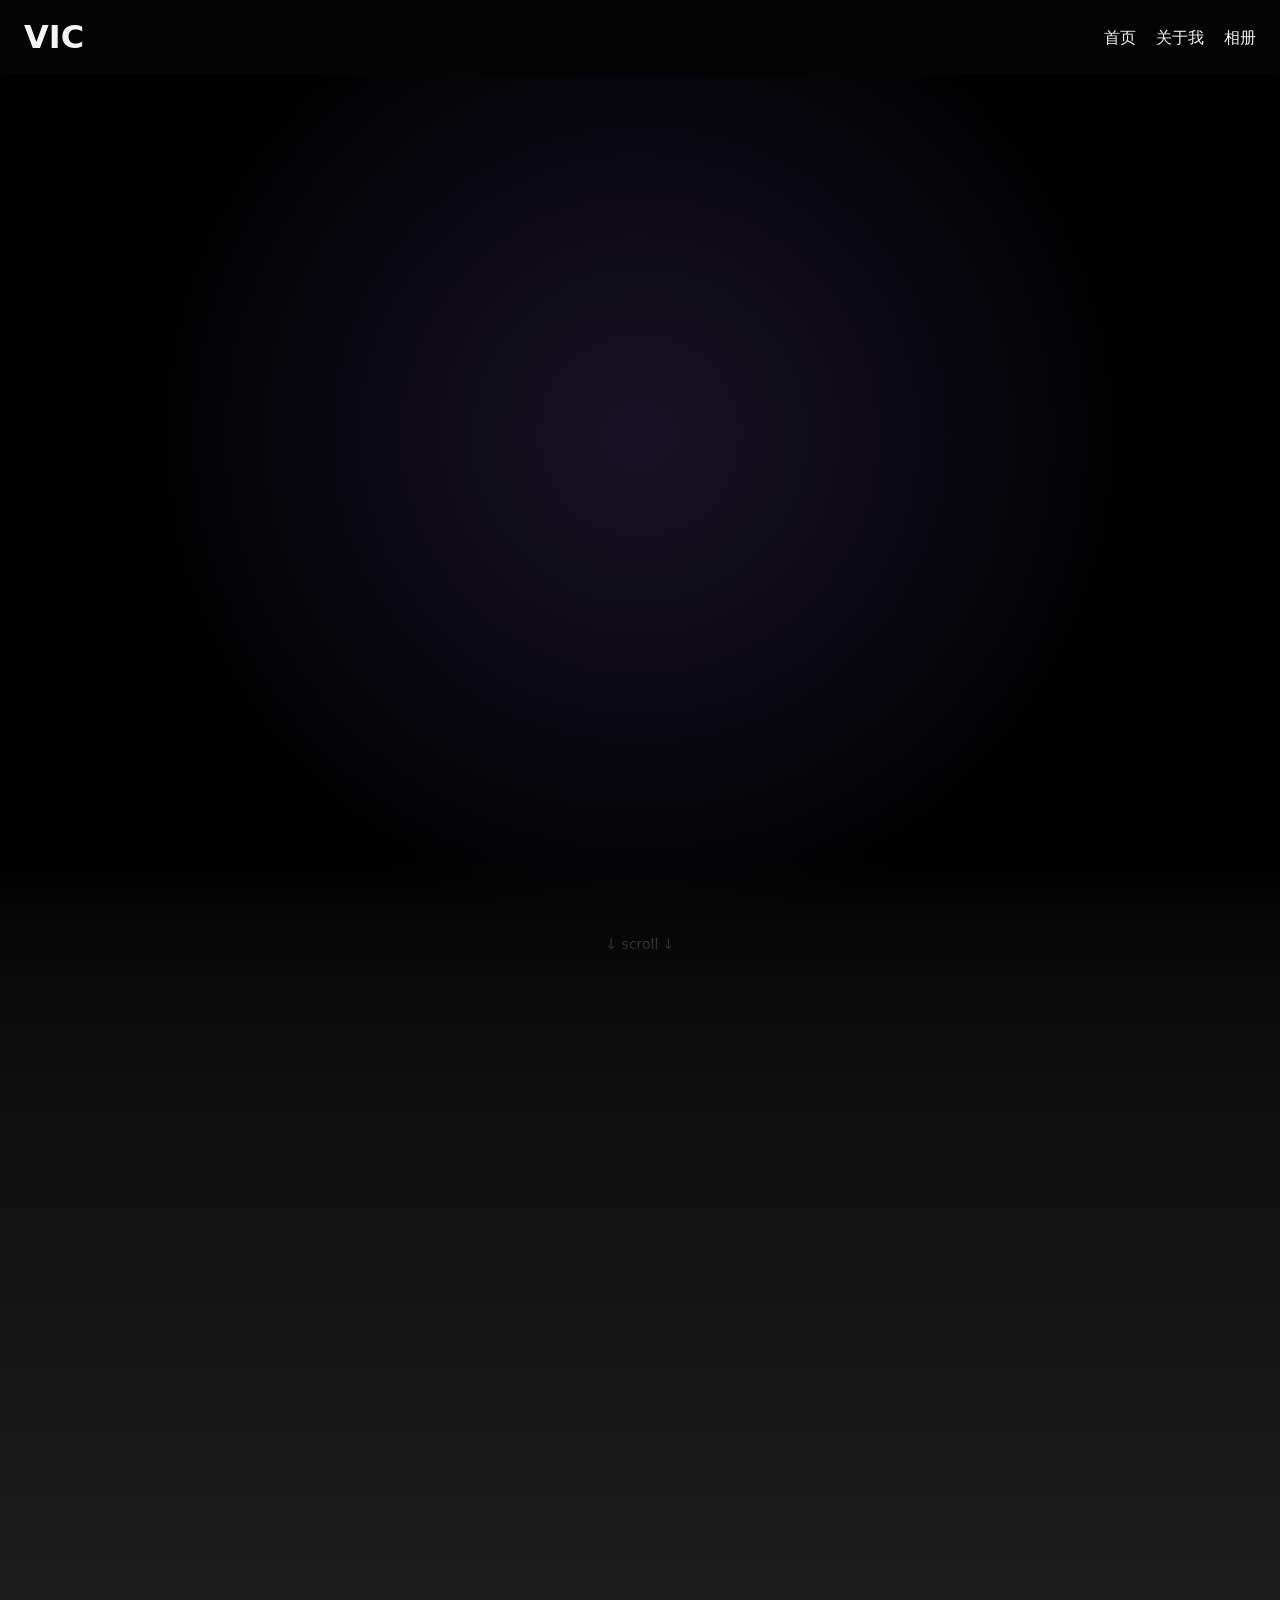
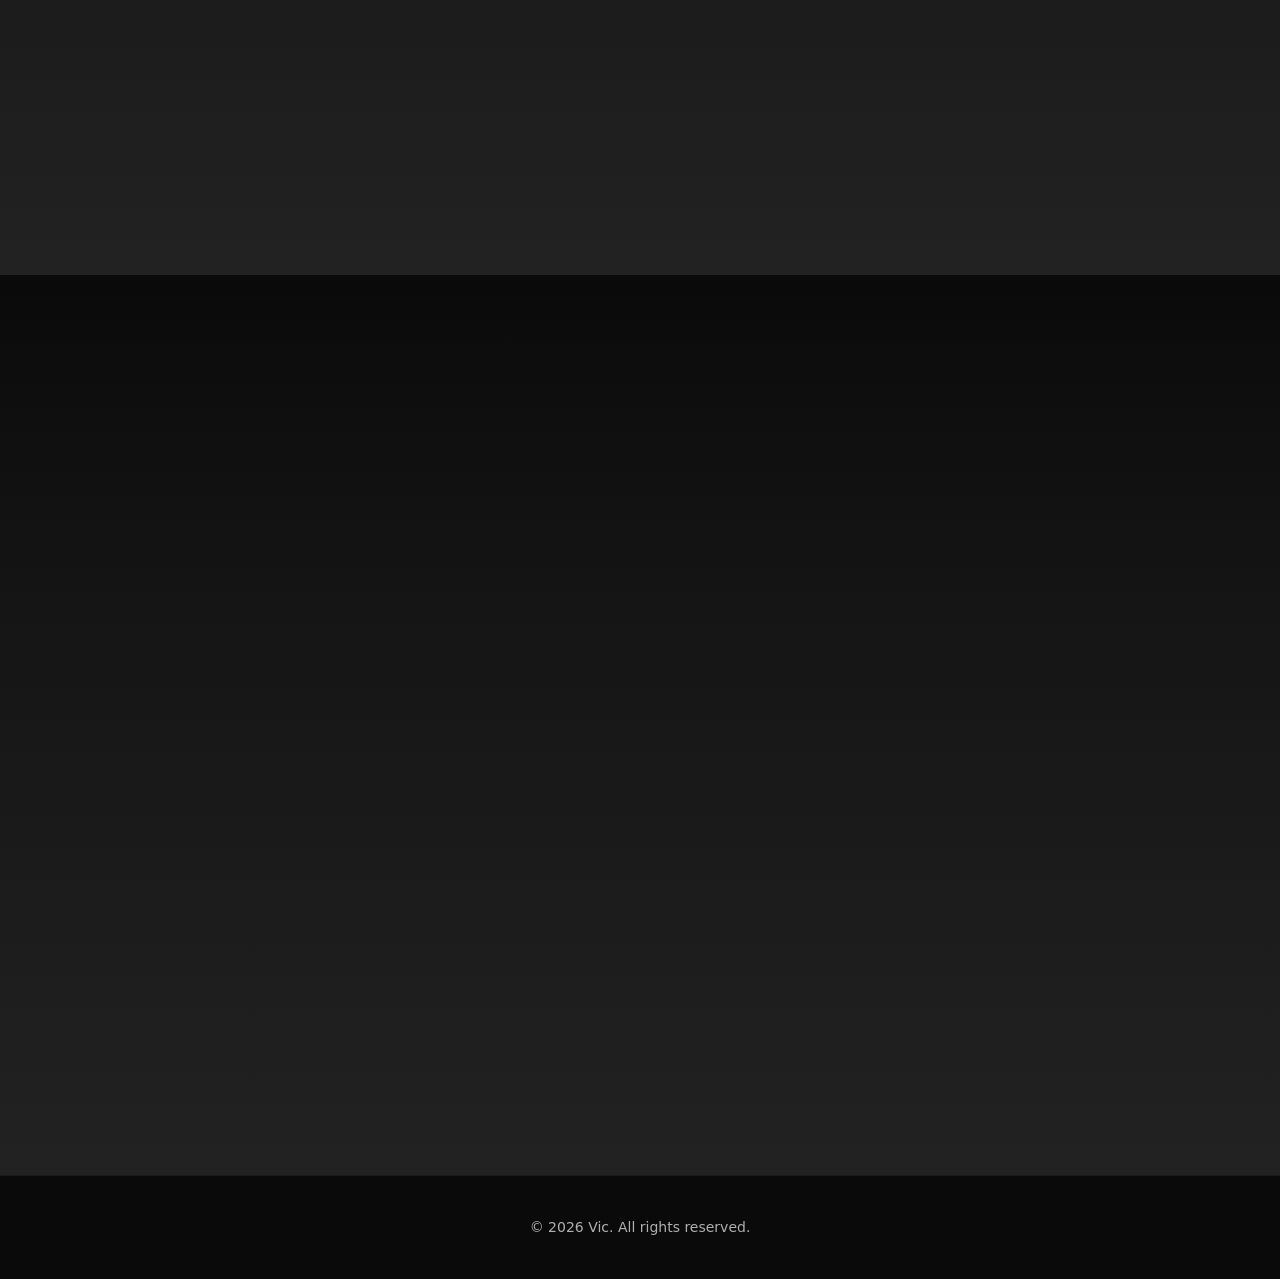
==== index.html @ 3625f768 "Add files via upload" ====
<!DOCTYPE html>
<html lang="zh-CN">
<head>
  <meta charset="UTF-8" />
  <meta name="viewport" content="width=device-width, initial-scale=1.0" />
  <meta name="description" content="Vic's World — 一个融合童话与科幻的个人网站" />
  <title>Vic's World</title>
  <link rel="stylesheet" href="main.css" />
</head>
<body>
  <!-- 🪐 顶部导航 -->
  <header class="site-header">
    <h1 class="logo">VIC</h1>
    <nav>
      <ul>
        <li><a href="#home">首页</a></li>
        <li><a href="#about">关于我</a></li>
        <li><a href="#gallery">相册</a></li>
      </ul>
    </nav>
  </header>

  <!-- 🌌 首屏 Hero 区：网站开场动画 -->
  <section class="hero" id="home">
    <div class="hero-inner reveal">
      <img src="images/me.jpg" alt="Vic 头像" class="avatar" />
      <h2 class="hero-title">Welcome to Vic’s Universe</h2>
      <p class="hero-subtitle">用代码和创意，建造属于我的童话星球</p>
      <a href="#about" class="btn btn-accent" data-scroll>开始探索</a>
    </div>
    <div class="scroll-indicator" aria-hidden="true">↓ scroll ↓</div>
  </section>

  <!-- 📖 关于我 -->
  <section class="section" id="about">
    <div class="container reveal">
      <h3>About Me</h3>
      <p>我是 Vic，一名热爱机器人和创意代码的学生，这个网站记录了我的思考、作品和成长。</p>
    </div>
  </section>

  <!-- 🖼️ 相册展示 -->
  <section class="section" id="gallery">
    <div class="container reveal">
      <h3>Gallery</h3>
      <div class="grid">
        <img src="images/sample1.jpg" alt="作品1" />
        <img src="images/sample2.jpg" alt="作品2" />
        <img src="images/sample3.jpg" alt="作品3" />
      </div>
    </div>
  </section>

  <!-- ⚙️ 页脚 -->
  <footer class="site-footer">
    <p>&copy; <span data-year></span> Vic. All rights reserved.</p>
  </footer>

  <script src="main.js" defer></script>
</body>
</html>
---- main.css ----
/* =====================
   0) 主题 & 基础
===================== */
:root {
  --bg: #0a0a0a;
  --fg: #f5f5f5;
  --accent: #9d7bff;
}
* { box-sizing: border-box; margin: 0; padding: 0; }
body {
  font-family: system-ui, sans-serif;
  background: var(--bg);
  color: var(--fg);
  line-height: 1.6;
}

/* =====================
   1) Header
===================== */
.site-header {
  position: sticky;
  top: 0;
  background: rgba(0,0,0,0.6);
  backdrop-filter: blur(6px);
  display: flex;
  justify-content: space-between;
  align-items: center;
  padding: 12px 24px;
  z-index: 10;
}
.site-header ul { list-style: none; display: flex; gap: 20px; }
.site-header a { color: var(--fg); text-decoration: none; }

/* =====================
   2) Hero
===================== */
.hero {
  position: relative;
  min-height: 100svh;
  display: grid;
  place-items: center;
  text-align: center;
  background:
    radial-gradient(circle at 50% 40%, rgba(157,123,255,0.15), transparent 60%),
    #000;
  overflow: hidden;
  transition: opacity 1s ease;
  will-change: opacity;
}
.avatar {
  width: 200px; height: 200px;
  border-radius: 50%;
  margin-bottom: 25px;
  object-fit: cover;
}
.hero-title {
  font-size: clamp(32px, 6vw, 64px);
  margin-bottom: 8px;
  font-weight: bold;
}
.hero-subtitle {
  opacity: .7;
  margin-bottom: 20px;
  font-size: 18px;
}
.scroll-indicator {
  position: absolute;
  bottom: 20px;
  left: 50%;
  transform: translateX(-50%);
  opacity: .7;
  font-size: 14px;
  animation: float 2s ease-in-out infinite;
  pointer-events: none;
}
@keyframes float {
  0%,100% { transform: translate(-50%, 0); }
  50%     { transform: translate(-50%, -10px); }
}
/* Hero 底部渐隐：柔化与第二屏衔接 */
.hero::after{
  content:"";
  position:absolute;
  left:0; right:0; bottom:0;
  height:120px;
  background: linear-gradient(to bottom, rgba(0,0,0,0), #0a0a0a);
  pointer-events:none;
}

/* =====================
   3) Sections 通用
===================== */
section {
  min-height: 100vh;
  display: grid;
  place-items: center;
  padding: 80px 0;
}
section[id] {
  scroll-margin-top: 80px;
}

/* 统一 About + Gallery 风格 */
.section {
  background: linear-gradient(#0a0a0a, #141414, #1b1b1b, #222);
  color: #fff;
}
.container {
  max-width: 800px;
  margin: 0 auto;
  padding: 0 20px;
}

/* =====================
   4) Gallery
===================== */
.grid {
  display: grid;
  grid-template-columns: repeat(auto-fit, minmax(240px, 1fr));
  gap: 20px;
}
.grid img {
  width: 100%;
  border-radius: 12px;
  display:block;
}

/* =====================
   5) Reveal 动画
===================== */
.reveal {
  opacity: 0;
  transform: translateY(20px);
  transition: opacity .8s ease, transform .8s ease;
}
.reveal.in {
  opacity: 1;
  transform: none;
}

/* =====================
   6) 按钮
===================== */
.btn{
  display: inline-flex;
  align-items: center;
  gap: 8px;
  cursor: pointer;
  position: relative;
  z-index: 1;

  padding: 10px 24px;
  border-radius: 999px;
  border: 1px solid rgba(255,255,255,0.14);
  background: rgba(255,255,255,0.06);
  color: #f5f5f5;
  text-decoration: none;

  transform: translateY(0) scale(1);
  transition:
    transform .25s ease,
    box-shadow .25s ease,
    background-color .25s ease,
    border-color .25s ease,
    color .25s ease;
  will-change: transform;
}
.btn-accent{
  background: var(--accent);
  border-color: transparent;
  color: #111;
}
.btn:hover,
.btn:focus-visible{
  transform: translateY(-4px) scale(1.08);
  box-shadow: 0 10px 28px rgba(157,123,255,.38);
  border-color: rgba(255,255,255,0.25);
}
@media (hover: none) and (pointer: coarse){
  .btn:active { transform: translateY(-3px) scale(1.02); }
}

/* =====================
   7) Footer
===================== */
.site-footer {
  text-align: center;
  padding: 40px;
  border-top: 1px solid rgba(255,255,255,0.1);
  font-size: 14px;
  opacity: .7;
}

/* =====================
   8) 无障碍
===================== */
@media (prefers-reduced-motion: reduce){
  * { animation: none !important; transition: none !important; }
  .reveal { opacity: 1 !important; transform: none !important; }
}
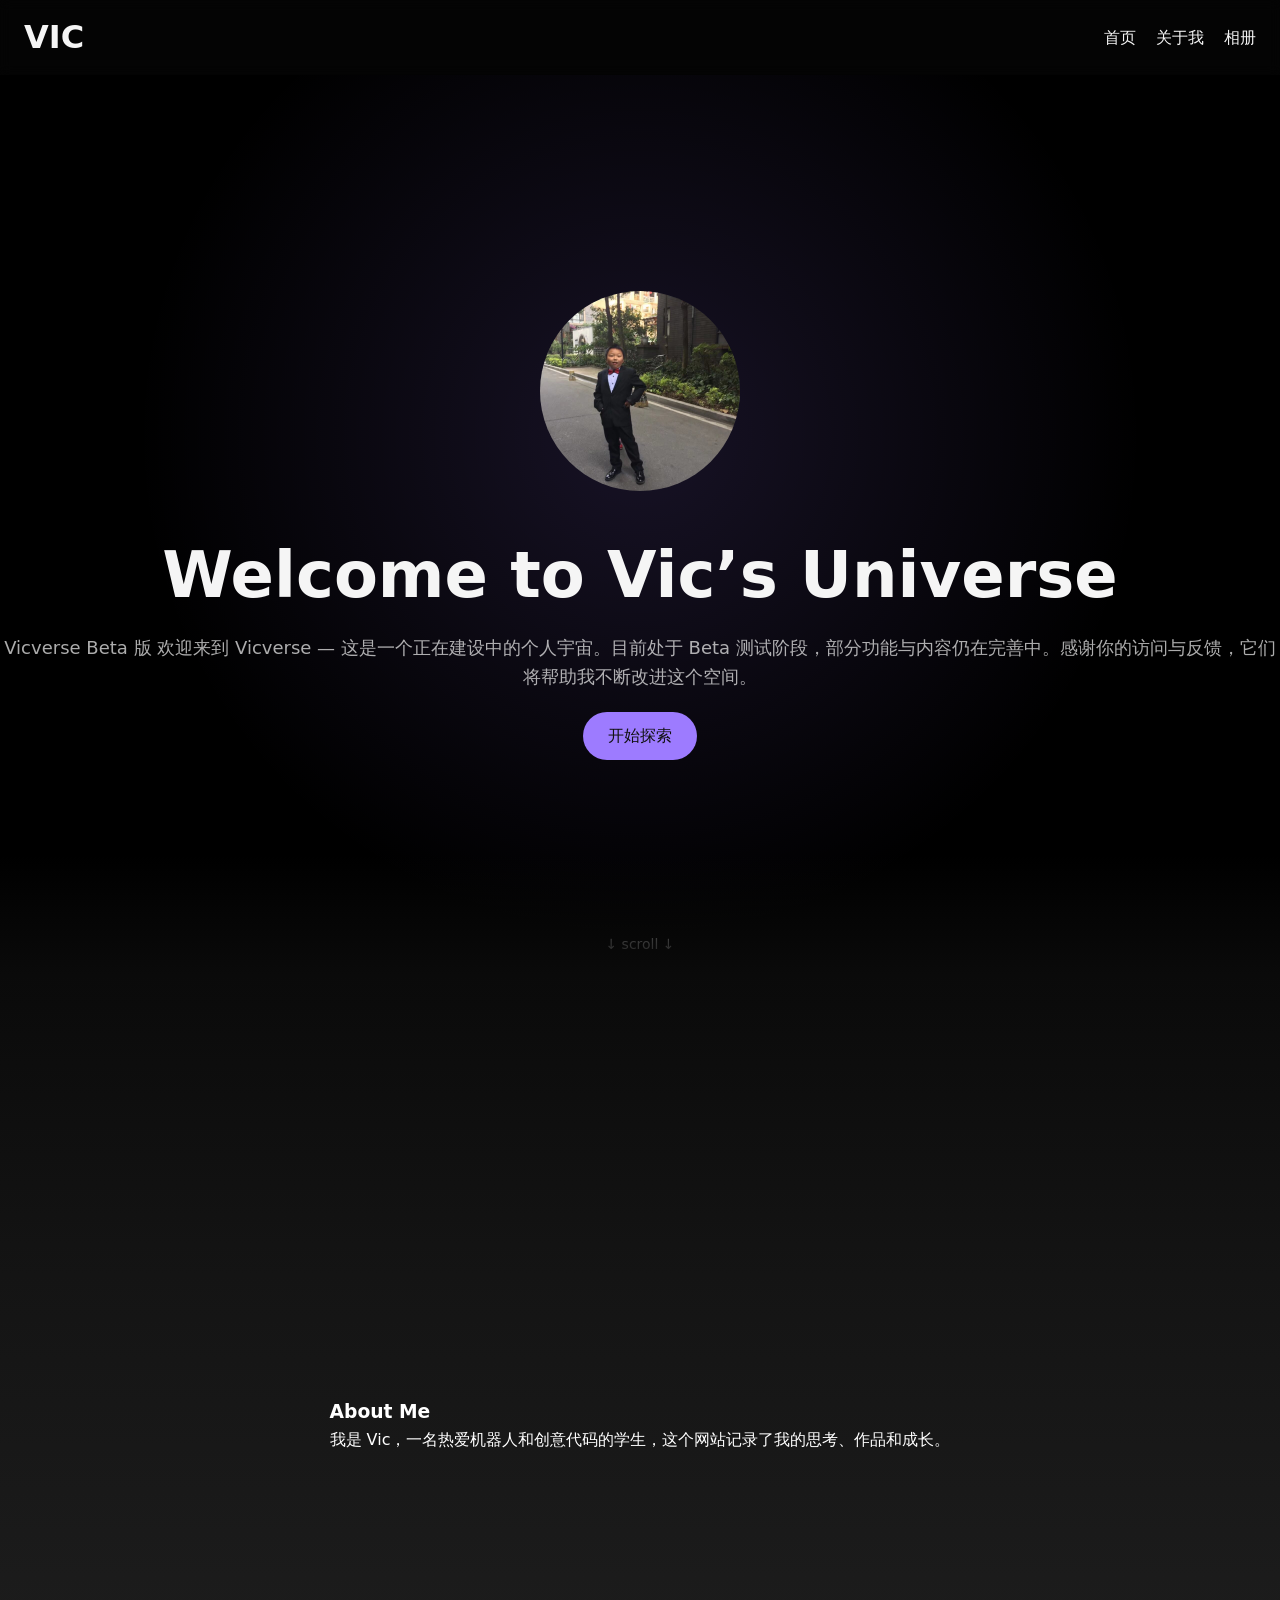
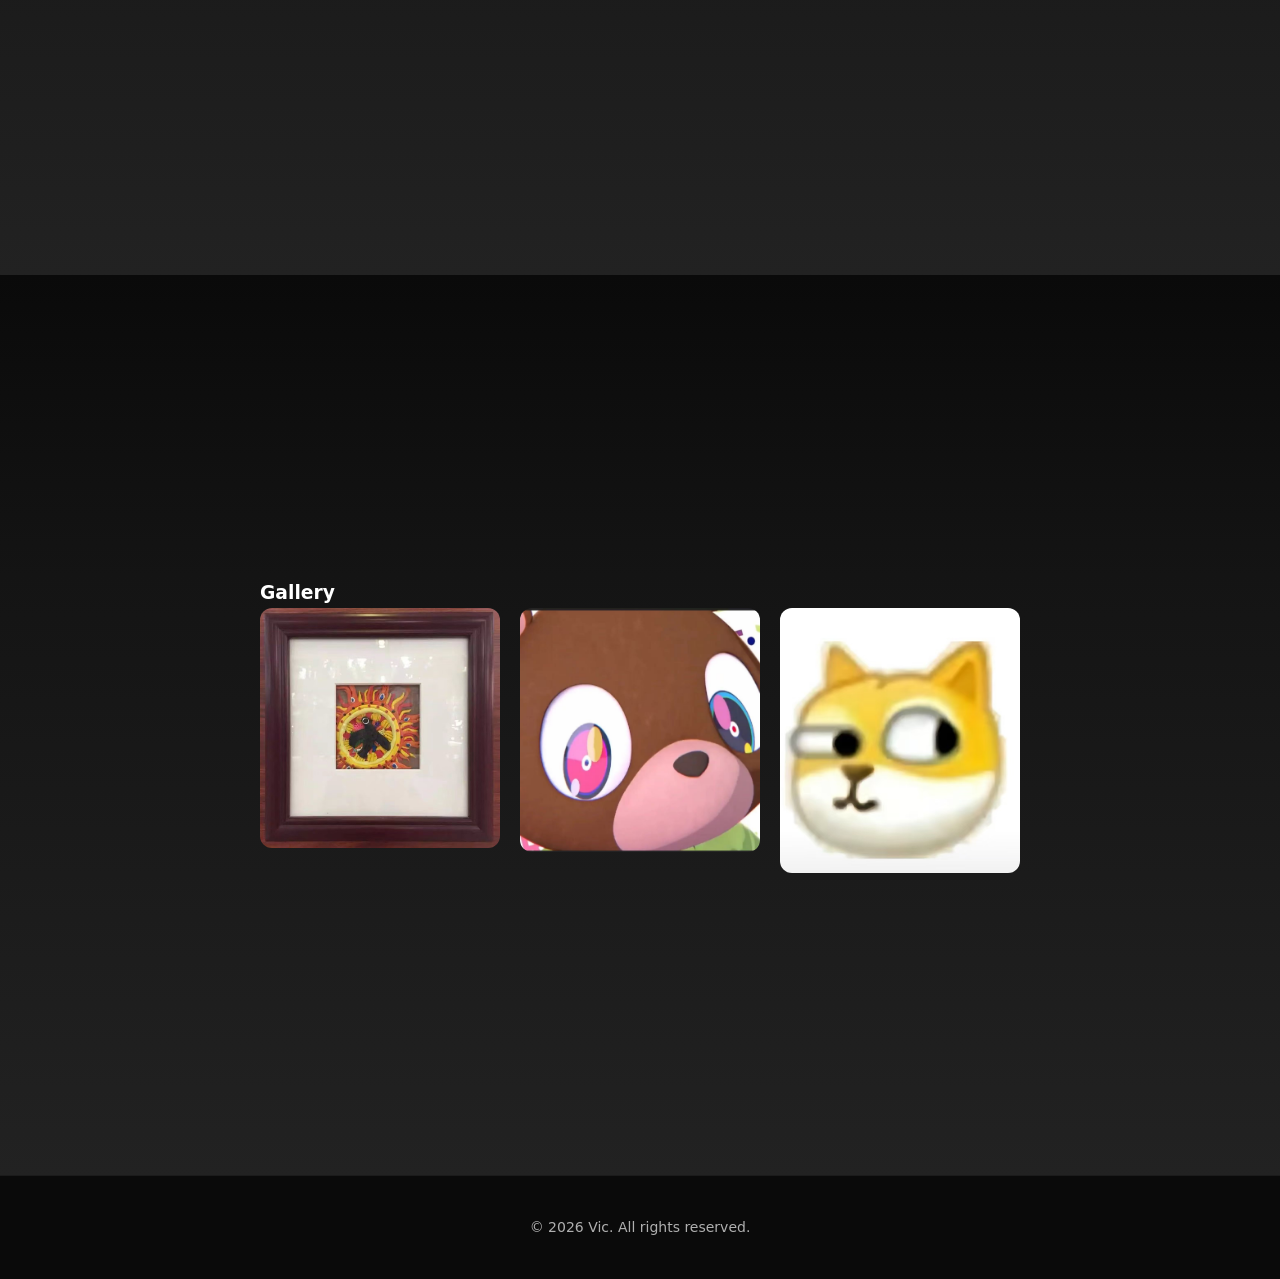
==== commit f2c68e10: "index.html" ====
--- a/index.html
+++ b/index.html
@@ -25,7 +25,8 @@
     <div class="hero-inner reveal">
       <img src="images/me.jpg" alt="Vic 头像" class="avatar" />
       <h2 class="hero-title">Welcome to Vic’s Universe</h2>
-      <p class="hero-subtitle">用代码和创意，建造属于我的童话星球</p>
+      <p class="hero-subtitle">Vicverse Beta 版
+欢迎来到 Vicverse — 这是一个正在建设中的个人宇宙。目前处于 Beta 测试阶段，部分功能与内容仍在完善中。感谢你的访问与反馈，它们将帮助我不断改进这个空间。</p>
       <a href="#about" class="btn btn-accent" data-scroll>开始探索</a>
     </div>
     <div class="scroll-indicator" aria-hidden="true">↓ scroll ↓</div>
@@ -59,3 +60,4 @@
   <script src="main.js" defer></script>
 </body>
 </html>
+
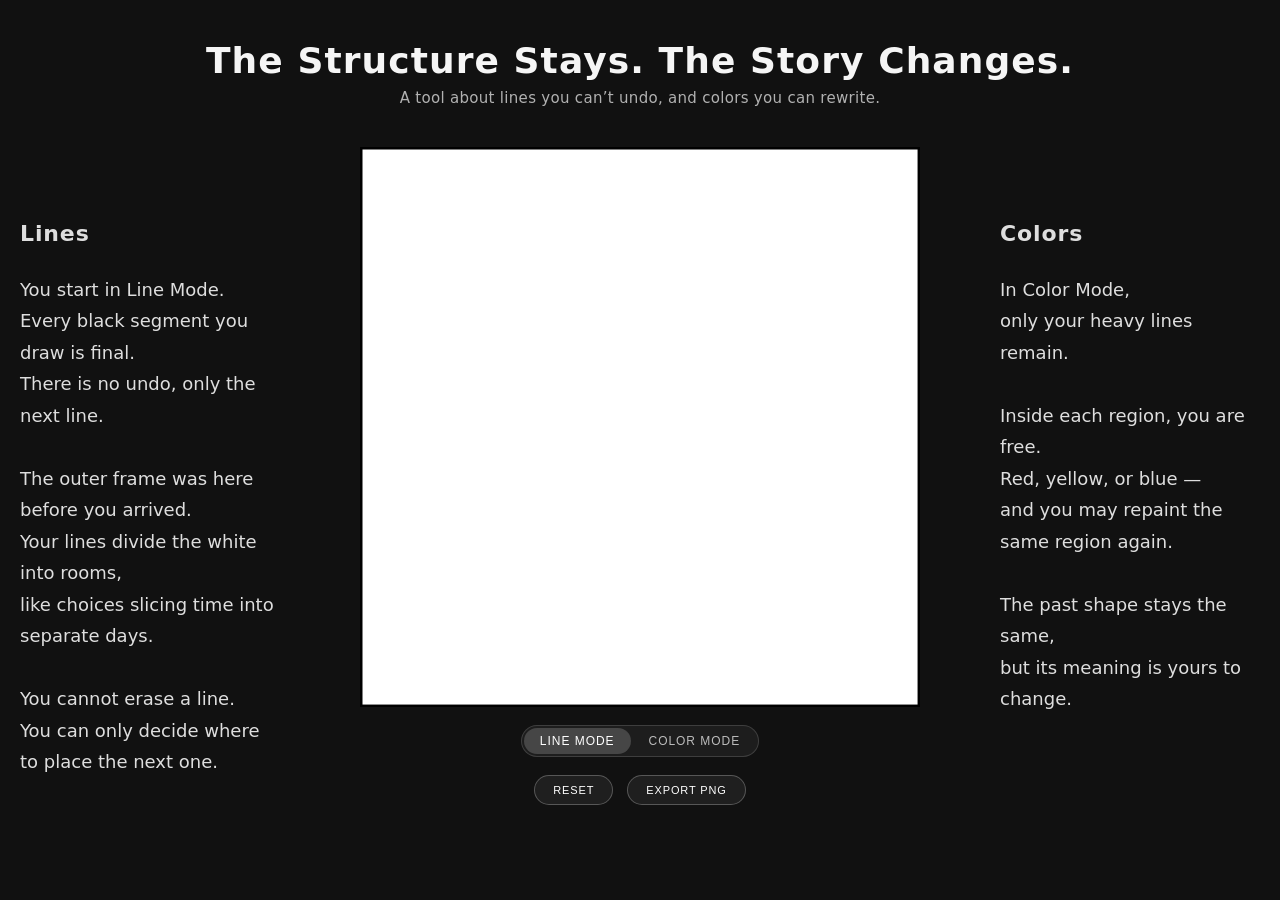
==== commit 4f64943e: "Add files via upload" ====
--- a/index.html
+++ b/index.html
@@ -1,63 +1,551 @@
-<!DOCTYPE html>
-<html lang="zh-CN">
+ <!DOCTYPE html>
+<html lang="en">
 <head>
-  <meta charset="UTF-8" />
-  <meta name="viewport" content="width=device-width, initial-scale=1.0" />
-  <meta name="description" content="Vic's World — 一个融合童话与科幻的个人网站" />
-  <title>Vic's World</title>
-  <link rel="stylesheet" href="main.css" />
+<meta charset="UTF-8" />
+<title>The Structure Stays. The Story Changes.</title>
+<meta name="viewport" content="width=device-width, initial-scale=1.0" />
+
+<style>
+  * { box-sizing: border-box; }
+
+  body {
+    margin: 0;
+    background: #111;
+    font-family: system-ui, -apple-system, BlinkMacSystemFont, "SF Pro Text",
+      "Segoe UI", sans-serif;
+    color: #f5f5f5;
+    display: flex;
+    justify-content: center;
+    padding: 40px 20px;
+  }
+
+  .page {
+    width: min(1400px, 100%);
+    display: grid;
+    grid-template-columns: 260px 1fr 260px;
+    row-gap: 30px;
+    column-gap: 60px;
+  }
+
+  @media (max-width: 900px) {
+    body { padding: 22px 12px; }
+
+    .page {
+      grid-template-columns: 1fr;
+      grid-template-rows: auto auto auto auto auto;
+    }
+
+    .side { order: 3; }
+    .side.right { order: 4; }
+    .canvas-area { order: 2; }
+    .title-block { order: 1; }
+    .side .full { display: none; }
+    .side .mobile { display: block; }
+  }
+
+  .side .mobile { display: none; }
+
+  .title-block {
+    grid-column: 1 / 4;
+    text-align: center;
+    margin-bottom: 10px;
+  }
+
+  .title {
+    font-size: 36px;
+    font-weight: 700;
+    letter-spacing: 0.03em;
+    margin-bottom: 8px;
+  }
+
+  .subtitle {
+    opacity: 0.7;
+    font-size: 15px;
+    letter-spacing: 0.02em;
+  }
+
+  .side {
+    font-size: 18px;
+    line-height: 1.75;
+    padding-top: 50px;
+    opacity: 0.9;
+  }
+
+  .side h2 {
+    font-size: 22px;
+    margin-bottom: 20px;
+    letter-spacing: 0.04em;
+  }
+
+  .canvas-area {
+    text-align: center;
+    padding: 0 20px;
+  }
+
+  canvas {
+    display: block;
+    background: #ffffff;
+    width: min(70vh, 900px, 90vw);
+    height: auto;
+    max-width: 100%;
+    margin: 0 auto 18px auto;
+  }
+
+  .controls {
+    margin-top: 12px;
+  }
+
+  .mode-toggle {
+    display: inline-flex;
+    border-radius: 999px;
+    padding: 2px;
+    gap: 2px;
+    background: rgba(255,255,255,0.05);
+    border: 1px solid rgba(255,255,255,0.15);
+  }
+
+  .mode-btn {
+    border: none;
+    background: transparent;
+    border-radius: 999px;
+    color: #fff;
+    padding: 6px 16px;
+    font-size: 12px;
+    letter-spacing: 0.08em;
+    text-transform: uppercase;
+    cursor: pointer;
+    opacity: 0.7;
+    transition: 0.2s;
+  }
+
+  .mode-btn.active {
+    opacity: 1;
+    background: rgba(255,255,255,0.18);
+  }
+
+  .colors {
+    margin-top: 16px;
+    display: none;
+    justify-content: center;
+    gap: 14px;
+  }
+
+  .colors.visible {
+    display: flex;
+  }
+
+  .color-swatch {
+    width: 30px;
+    height: 30px;
+    border-radius: 999px;
+    border: 2px solid rgba(0,0,0,0.45);
+    cursor: pointer;
+    transition: 0.15s;
+  }
+
+  .color-swatch.active {
+    border-color: #fff;
+    box-shadow: 0 0 0 2px rgba(255,255,255,0.5);
+  }
+
+  .buttons-row {
+    margin-top: 18px;
+    display: flex;
+    justify-content: center;
+    gap: 14px;
+  }
+
+  button.action {
+    border-radius: 999px;
+    border: 1px solid rgba(255,255,255,0.25);
+    background: rgba(255,255,255,0.06);
+    color: #fff;
+    padding: 8px 18px;
+    font-size: 11px;
+    letter-spacing: 0.08em;
+    text-transform: uppercase;
+    cursor: pointer;
+  }
+</style>
 </head>
+
 <body>
-  <!-- 🪐 顶部导航 -->
-  <header class="site-header">
-    <h1 class="logo">VIC</h1>
-    <nav>
-      <ul>
-        <li><a href="#home">首页</a></li>
-        <li><a href="#about">关于我</a></li>
-        <li><a href="#gallery">相册</a></li>
-      </ul>
-    </nav>
-  </header>
-
-  <!-- 🌌 首屏 Hero 区：网站开场动画 -->
-  <section class="hero" id="home">
-    <div class="hero-inner reveal">
-      <img src="images/me.jpg" alt="Vic 头像" class="avatar" />
-      <h2 class="hero-title">Welcome to Vic’s Universe</h2>
-      <p class="hero-subtitle">Vicverse Beta 版
-欢迎来到 Vicverse — 这是一个正在建设中的个人宇宙。目前处于 Beta 测试阶段，部分功能与内容仍在完善中。感谢你的访问与反馈，它们将帮助我不断改进这个空间。</p>
-      <a href="#about" class="btn btn-accent" data-scroll>开始探索</a>
+<div class="page">
+
+  <div class="title-block">
+    <div class="title">The Structure Stays. The Story Changes.</div>
+    <div class="subtitle">A tool about lines you can’t undo, and colors you can rewrite.</div>
+  </div>
+
+  <div class="side left">
+    <h2>Lines</h2>
+
+    <div class="full">
+      You start in Line Mode.<br>
+      Every black segment you draw is final.<br>
+      There is no undo, only the next line.<br><br>
+
+      The outer frame was here before you arrived.<br>
+      Your lines divide the white into rooms,<br>
+      like choices slicing time into separate days.<br><br>
+
+      You cannot erase a line.<br>
+      You can only decide where to place the next one.
     </div>
-    <div class="scroll-indicator" aria-hidden="true">↓ scroll ↓</div>
-  </section>
-
-  <!-- 📖 关于我 -->
-  <section class="section" id="about">
-    <div class="container reveal">
-      <h3>About Me</h3>
-      <p>我是 Vic，一名热爱机器人和创意代码的学生，这个网站记录了我的思考、作品和成长。</p>
+
+    <div class="mobile">
+      Every black line is final.<br>
+      You can't erase it — only add the next one.
     </div>
-  </section>
-
-  <!-- 🖼️ 相册展示 -->
-  <section class="section" id="gallery">
-    <div class="container reveal">
-      <h3>Gallery</h3>
-      <div class="grid">
-        <img src="images/sample1.jpg" alt="作品1" />
-        <img src="images/sample2.jpg" alt="作品2" />
-        <img src="images/sample3.jpg" alt="作品3" />
+  </div>
+
+  <div class="canvas-area">
+    <canvas id="mondrianCanvas" width="900" height="900"></canvas>
+
+    <div class="controls">
+      <div class="mode-toggle">
+        <button id="lineModeBtn" class="mode-btn active">Line Mode</button>
+        <button id="colorModeBtn" class="mode-btn">Color Mode</button>
+      </div>
+
+      <div id="colorPalette" class="colors"></div>
+
+      <div class="buttons-row">
+        <button id="resetBtn" class="action">Reset</button>
+        <button id="exportBtn" class="action">Export PNG</button>
       </div>
     </div>
-  </section>
-
-  <!-- ⚙️ 页脚 -->
-  <footer class="site-footer">
-    <p>&copy; <span data-year></span> Vic. All rights reserved.</p>
-  </footer>
-
-  <script src="main.js" defer></script>
+  </div>
+
+  <div class="side right">
+    <h2>Colors</h2>
+
+    <div class="full">
+      In Color Mode,<br>
+      only your heavy lines remain.<br><br>
+
+      Inside each region, you are free.<br>
+      Red, yellow, or blue —<br>
+      and you may repaint the same region again.<br><br>
+
+      The past shape stays the same,<br>
+      but its meaning is yours to change.
+    </div>
+
+    <div class="mobile">
+      The lines stay.<br>
+      But you can repaint the spaces.
+    </div>
+  </div>
+
+</div>
+
+<script>
+const canvas = document.getElementById("mondrianCanvas");
+const ctx = canvas.getContext("2d");
+
+const COLS = 16;
+const ROWS = 16;
+
+const WIDTH = canvas.width;
+const HEIGHT = canvas.height;
+const CELL_W = WIDTH / COLS;
+const CELL_H = HEIGHT / ROWS;
+
+const COLORS = [
+  { name: "Red", value: "#e53935" },
+  { name: "Yellow", value: "#fdd835" },
+  { name: "Blue", value: "#1e88e5" }
+];
+
+let currentColor = COLORS[0].value;
+let currentMode = "line";
+let pendingPoint = null;
+let isAnimating = false;
+let paletteUnlocked = false;
+
+const cellColors = [];
+const vLines = [];
+const hLines = [];
+
+function initState() {
+  for (let c = 0; c < COLS; c++) {
+    cellColors[c] = [];
+    for (let r = 0; r < ROWS; r++) cellColors[c][r] = "#ffffff";
+  }
+
+  for (let x = 0; x <= COLS; x++) {
+    vLines[x] = [];
+    for (let y = 0; y < ROWS; y++) vLines[x][y] = false;
+  }
+
+  for (let x = 0; x < COLS; x++) {
+    hLines[x] = [];
+    for (let y = 0; y <= ROWS; y++) hLines[x][y] = false;
+  }
+
+  // outer frame
+  for (let y = 0; y < ROWS; y++) {
+    vLines[0][y] = true;
+    vLines[COLS][y] = true;
+  }
+  for (let x = 0; x < COLS; x++) {
+    hLines[x][0] = true;
+    hLines[x][ROWS] = true;
+  }
+
+  pendingPoint = null;
+  isAnimating = false;
+  paletteUnlocked = false;
+
+  lineModeBtn.classList.add("active");
+  colorModeBtn.classList.remove("active");
+
+  updatePaletteVisibility();
+  draw();
+}
+
+function draw() {
+  ctx.fillStyle = "#ffffff";
+  ctx.fillRect(0, 0, WIDTH, HEIGHT);
+
+  // 填色时让每个cell略微重叠，消除像素缝隙
+  for (let c = 0; c < COLS; c++) {
+    for (let r = 0; r < ROWS; r++) {
+      ctx.fillStyle = cellColors[c][r];
+      const x = c * CELL_W;
+      const y = r * CELL_H;
+      ctx.fillRect(x - 0.5, y - 0.5, CELL_W + 1, CELL_H + 1);
+    }
+  }
+
+  ctx.strokeStyle = "#000";
+  ctx.lineWidth = 8;
+  ctx.lineCap = "square";
+
+  for (let x = 0; x <= COLS; x++) {
+    for (let y = 0; y < ROWS; y++) {
+      if (vLines[x][y]) {
+        ctx.beginPath();
+        ctx.moveTo(x * CELL_W, y * CELL_H);
+        ctx.lineTo(x * CELL_W, (y + 1) * CELL_H);
+        ctx.stroke();
+      }
+    }
+  }
+
+  for (let x = 0; x < COLS; x++) {
+    for (let y = 0; y <= ROWS; y++) {
+      if (hLines[x][y]) {
+        ctx.beginPath();
+        ctx.moveTo(x * CELL_W, y * CELL_H);
+        ctx.lineTo((x + 1) * CELL_W, y * CELL_H);
+        ctx.stroke();
+      }
+    }
+  }
+
+  if (currentMode === "line" && pendingPoint && !isAnimating) {
+    ctx.fillStyle = "#000";
+    ctx.beginPath();
+    ctx.arc(pendingPoint.gx * CELL_W, pendingPoint.gy * CELL_H, 6, 0, Math.PI * 2);
+    ctx.fill();
+  }
+}
+
+canvas.addEventListener("click", handleCanvasClick);
+canvas.addEventListener("touchstart", e => {
+  const t = e.touches[0];
+  handleCanvasClick({ clientX: t.clientX, clientY: t.clientY });
+});
+
+function handleCanvasClick(event) {
+  if (isAnimating) return;
+
+  const rect = canvas.getBoundingClientRect();
+  const scaleX = WIDTH / rect.width;
+  const scaleY = HEIGHT / rect.height;
+  const x = (event.clientX - rect.left) * scaleX;
+  const y = (event.clientY - rect.top) * scaleY;
+
+  if (currentMode === "line") handleLineClick(x, y);
+  else handleColorClick(x, y);
+}
+
+function handleLineClick(x, y) {
+  let gx = Math.round(x / CELL_W);
+  let gy = Math.round(y / CELL_H);
+
+  gx = Math.max(0, Math.min(COLS, gx));
+  gy = Math.max(0, Math.min(ROWS, gy));
+
+  if (!pendingPoint) {
+    pendingPoint = { gx, gy };
+    draw();
+    return;
+  }
+
+  const start = pendingPoint;
+  let end = { gx, gy };
+
+  const dx = Math.abs(end.gx - start.gx);
+  const dy = Math.abs(end.gy - start.gy);
+
+  if (dx >= dy) end.gy = start.gy;
+  else end.gx = start.gx;
+
+  if (start.gx === end.gx && start.gy === end.gy) {
+    pendingPoint = null;
+    draw();
+    return;
+  }
+
+  animateLine(start, end);
+}
+
+function animateLine(start, end) {
+  const startX = start.gx * CELL_W;
+  const startY = start.gy * CELL_H;
+  const endX = end.gx * CELL_W;
+  const endY = end.gy * CELL_H;
+
+  isAnimating = true;
+  const duration = 260;
+  let begin = null;
+
+  function step(t) {
+    if (!begin) begin = t;
+    const prog = Math.min(1, (t - begin) / duration);
+
+    draw();
+
+    ctx.strokeStyle = "#000";
+    ctx.lineWidth = 8;
+    ctx.beginPath();
+    ctx.moveTo(startX, startY);
+    ctx.lineTo(
+      startX + (endX - startX) * prog,
+      startY + (endY - startY) * prog
+    );
+    ctx.stroke();
+
+    if (prog < 1) requestAnimationFrame(step);
+    else {
+      commitLine(start, end);
+      isAnimating = false;
+      pendingPoint = null;
+      draw();
+    }
+  }
+
+  requestAnimationFrame(step);
+}
+
+function commitLine(start, end) {
+  if (start.gx === end.gx) {
+    const x = start.gx;
+    const a = Math.min(start.gy, end.gy);
+    const b = Math.max(start.gy, end.gy);
+    for (let y = a; y < b; y++) vLines[x][y] = true;
+  } else {
+    const y = start.gy;
+    const a = Math.min(start.gx, end.gx);
+    const b = Math.max(start.gx, end.gx);
+    for (let x = a; x < b; x++) hLines[x][y] = true;
+  }
+}
+
+function handleColorClick(x, y) {
+  const col = Math.floor(x / CELL_W);
+  const row = Math.floor(y / CELL_H);
+  if (col < 0 || col >= COLS || row < 0 || row >= ROWS) return;
+  floodFill(col, row, currentColor);
+  draw();
+}
+
+function floodFill(c0, r0, newColor) {
+  const oldColor = cellColors[c0][r0];
+  if (oldColor === newColor) return;
+
+  const visited = Array.from({ length: COLS }, () => Array(ROWS).fill(false));
+  const q = [[c0, r0]];
+  visited[c0][r0] = true;
+
+  while (q.length) {
+    const [c, r] = q.shift();
+    cellColors[c][r] = newColor;
+
+    if (r > 0 && !visited[c][r - 1] && !hLines[c][r] && cellColors[c][r - 1] === oldColor) {
+      visited[c][r - 1] = true;
+      q.push([c, r - 1]);
+    }
+    if (r < ROWS - 1 && !visited[c][r + 1] && !hLines[c][r + 1] && cellColors[c][r + 1] === oldColor) {
+      visited[c][r + 1] = true;
+      q.push([c, r + 1]);
+    }
+    if (c > 0 && !visited[c - 1][r] && !vLines[c][r] && cellColors[c - 1][r] === oldColor) {
+      visited[c - 1][r] = true;
+      q.push([c - 1, r]);
+    }
+    if (c < COLS - 1 && !visited[c + 1][r] && !vLines[c + 1][r] && cellColors[c + 1][r] === oldColor) {
+      visited[c + 1][r] = true;
+      q.push([c + 1, r]);
+    }
+  }
+}
+
+function initPalette() {
+  const palette = document.getElementById("colorPalette");
+  COLORS.forEach((color, i) => {
+    const swatch = document.createElement("div");
+    swatch.className = "color-swatch" + (i === 0 ? " active" : "");
+    swatch.style.background = color.value;
+
+    swatch.onclick = () => {
+      currentColor = color.value;
+      document.querySelectorAll(".color-swatch")
+        .forEach(s => s.classList.remove("active"));
+      swatch.classList.add("active");
+    };
+
+    palette.appendChild(swatch);
+  });
+}
+
+function updatePaletteVisibility() {
+  const palette = document.getElementById("colorPalette");
+  if (paletteUnlocked && currentMode === "color")
+    palette.classList.add("visible");
+  else
+    palette.classList.remove("visible");
+}
+
+document.getElementById("lineModeBtn").onclick = () => setMode("line");
+document.getElementById("colorModeBtn").onclick = () => setMode("color");
+
+function setMode(mode) {
+  currentMode = mode;
+  pendingPoint = null;
+
+  if (mode === "color") paletteUnlocked = true;
+
+  lineModeBtn.classList.toggle("active", mode === "line");
+  colorModeBtn.classList.toggle("active", mode === "color");
+
+  updatePaletteVisibility();
+  draw();
+}
+
+document.getElementById("resetBtn").onclick = initState;
+document.getElementById("exportBtn").onclick = () => {
+  const a = document.createElement("a");
+  a.download = "mondrian-vicverse.png";
+  a.href = canvas.toDataURL();
+  a.click();
+};
+
+initPalette();
+initState();
+</script>
 </body>
 </html>
-
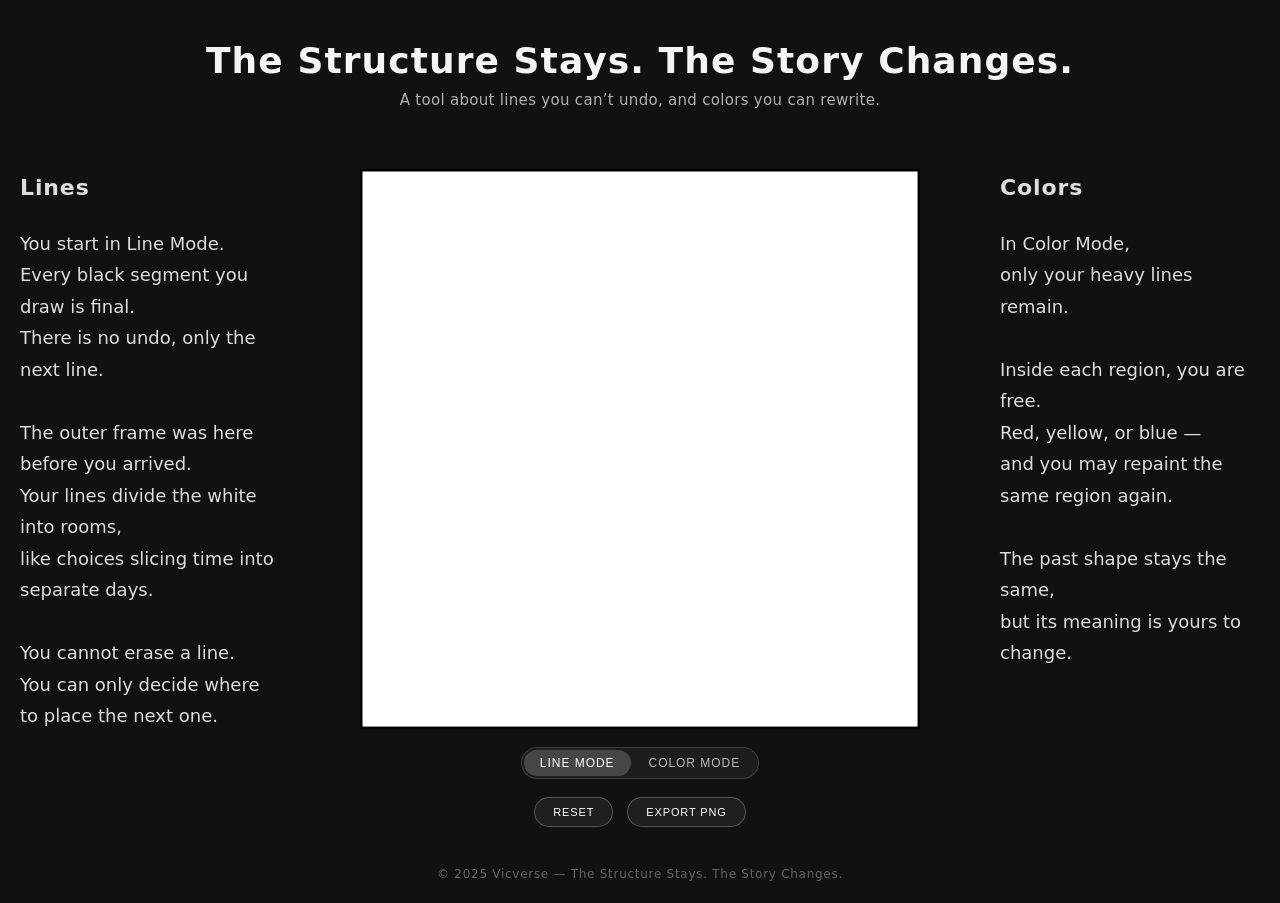
==== commit 290d3062: "Add files via upload" ====
--- a/index.html
+++ b/index.html
@@ -1,4 +1,4 @@
- <!DOCTYPE html>
+<!DOCTYPE html>
 <html lang="en">
 <head>
 <meta charset="UTF-8" />
@@ -14,48 +14,29 @@
     font-family: system-ui, -apple-system, BlinkMacSystemFont, "SF Pro Text",
       "Segoe UI", sans-serif;
     color: #f5f5f5;
-    display: flex;
-    justify-content: center;
-    padding: 40px 20px;
   }
 
   .page {
     width: min(1400px, 100%);
+    margin: 40px auto 0 auto;   /* 居中 + 顶部留白 */
+    padding: 0 20px;            /* 左右留白 */
     display: grid;
     grid-template-columns: 260px 1fr 260px;
-    row-gap: 30px;
+    row-gap: 60px;              /* 标题与下方之间留更大空间 */
     column-gap: 60px;
   }
-
-  @media (max-width: 900px) {
-    body { padding: 22px 12px; }
-
-    .page {
-      grid-template-columns: 1fr;
-      grid-template-rows: auto auto auto auto auto;
-    }
-
-    .side { order: 3; }
-    .side.right { order: 4; }
-    .canvas-area { order: 2; }
-    .title-block { order: 1; }
-    .side .full { display: none; }
-    .side .mobile { display: block; }
-  }
-
-  .side .mobile { display: none; }
 
   .title-block {
     grid-column: 1 / 4;
     text-align: center;
-    margin-bottom: 10px;
+    margin-bottom: 0;
   }
 
   .title {
     font-size: 36px;
     font-weight: 700;
     letter-spacing: 0.03em;
-    margin-bottom: 8px;
+    margin-bottom: 10px;
   }
 
   .subtitle {
@@ -67,15 +48,17 @@
   .side {
     font-size: 18px;
     line-height: 1.75;
-    padding-top: 50px;
     opacity: 0.9;
+    padding-top: 0;             /* 和画布对齐 */
   }
 
   .side h2 {
     font-size: 22px;
-    margin-bottom: 20px;
+    margin: 0 0 20px 0;         /* 顶部不留空，与画布顶端对齐 */
     letter-spacing: 0.04em;
   }
+
+  .side .mobile { display: none; }
 
   .canvas-area {
     text-align: center;
@@ -92,7 +75,7 @@
   }
 
   .controls {
-    margin-top: 12px;
+    margin-top: 10px;
   }
 
   .mode-toggle {
@@ -153,6 +136,7 @@
     display: flex;
     justify-content: center;
     gap: 14px;
+    flex-wrap: nowrap;
   }
 
   button.action {
@@ -166,6 +150,96 @@
     text-transform: uppercase;
     cursor: pointer;
   }
+
+  .footer-watermark {
+    max-width: 1400px;
+    margin: 40px auto 22px auto;
+    text-align: center;
+    font-size: 12px;
+    opacity: 0.35;
+    color: #fff;
+    letter-spacing: 0.06em;
+    user-select: none;
+    font-weight: 300;
+  }
+
+  /* === Mobile: 竖排布局，顺序：标题 → 画布+按钮 → Lines → Colors → 水印 === */
+  @media (max-width: 900px) {
+    body {
+      padding: 20px 10px;
+    }
+
+    .page {
+      display: flex;
+      flex-direction: column;
+      width: 100%;
+      max-width: 640px;
+      margin: 20px auto 0 auto;
+      padding: 0;
+      row-gap: 0;
+    }
+
+    .title-block,
+    .canvas-area,
+    .side {
+      width: 100%;
+      margin: 0 0 24px 0;
+    }
+
+    .title-block { order: 1; margin-bottom: 32px; }
+    .canvas-area { order: 2; }
+    .side.left   { order: 3; }  /* Lines 文案移到按钮下面 */
+    .side.right  { order: 4; }  /* Colors 文案在 Lines 下面 */
+
+    .title {
+      font-size: 26px;
+      line-height: 1.3;
+    }
+
+    .subtitle {
+      font-size: 13px;
+    }
+
+    .canvas-area {
+      padding: 0;
+    }
+
+    canvas {
+      width: min(92vw, 80vh);
+      margin: 14px auto 14px auto;
+    }
+
+    .controls {
+      margin-top: 8px;
+    }
+
+    .buttons-row {
+      flex-wrap: wrap;
+      row-gap: 10px;
+      justify-content: center;
+    }
+
+    .side {
+      font-size: 15px;
+      line-height: 1.7;
+      padding-top: 0;
+    }
+
+    .side h2 {
+      font-size: 18px;
+      margin-bottom: 10px;
+    }
+
+    .side .full { display: none; }
+    .side .mobile { display: block; }
+
+    .footer-watermark {
+      max-width: 640px;
+      margin-top: 32px;
+      padding-bottom: 32px;
+      font-size: 11px;
+    }
+  }
 </style>
 </head>
 
@@ -240,6 +314,10 @@
 
 </div>
 
+<div class="footer-watermark">
+  © 2025 Vicverse — The Structure Stays. The Story Changes.
+</div>
+
 <script>
 const canvas = document.getElementById("mondrianCanvas");
 const ctx = canvas.getContext("2d");
@@ -309,7 +387,7 @@
   ctx.fillStyle = "#ffffff";
   ctx.fillRect(0, 0, WIDTH, HEIGHT);
 
-  // 填色时让每个cell略微重叠，消除像素缝隙
+  // 填色轻微重叠，避免像素缝隙
   for (let c = 0; c < COLS; c++) {
     for (let r = 0; r < ROWS; r++) {
       ctx.fillStyle = cellColors[c][r];
@@ -355,9 +433,10 @@
 
 canvas.addEventListener("click", handleCanvasClick);
 canvas.addEventListener("touchstart", e => {
-  const t = e.touches[0];
+  e.preventDefault();
+  const t = e.changedTouches[0];
   handleCanvasClick({ clientX: t.clientX, clientY: t.clientY });
-});
+}, { passive: false });
 
 function handleCanvasClick(event) {
   if (isAnimating) return;
@@ -549,3 +628,5 @@
 </script>
 </body>
 </html>
+
+<!--完成于2025.11.20，计算机实验室605-->
